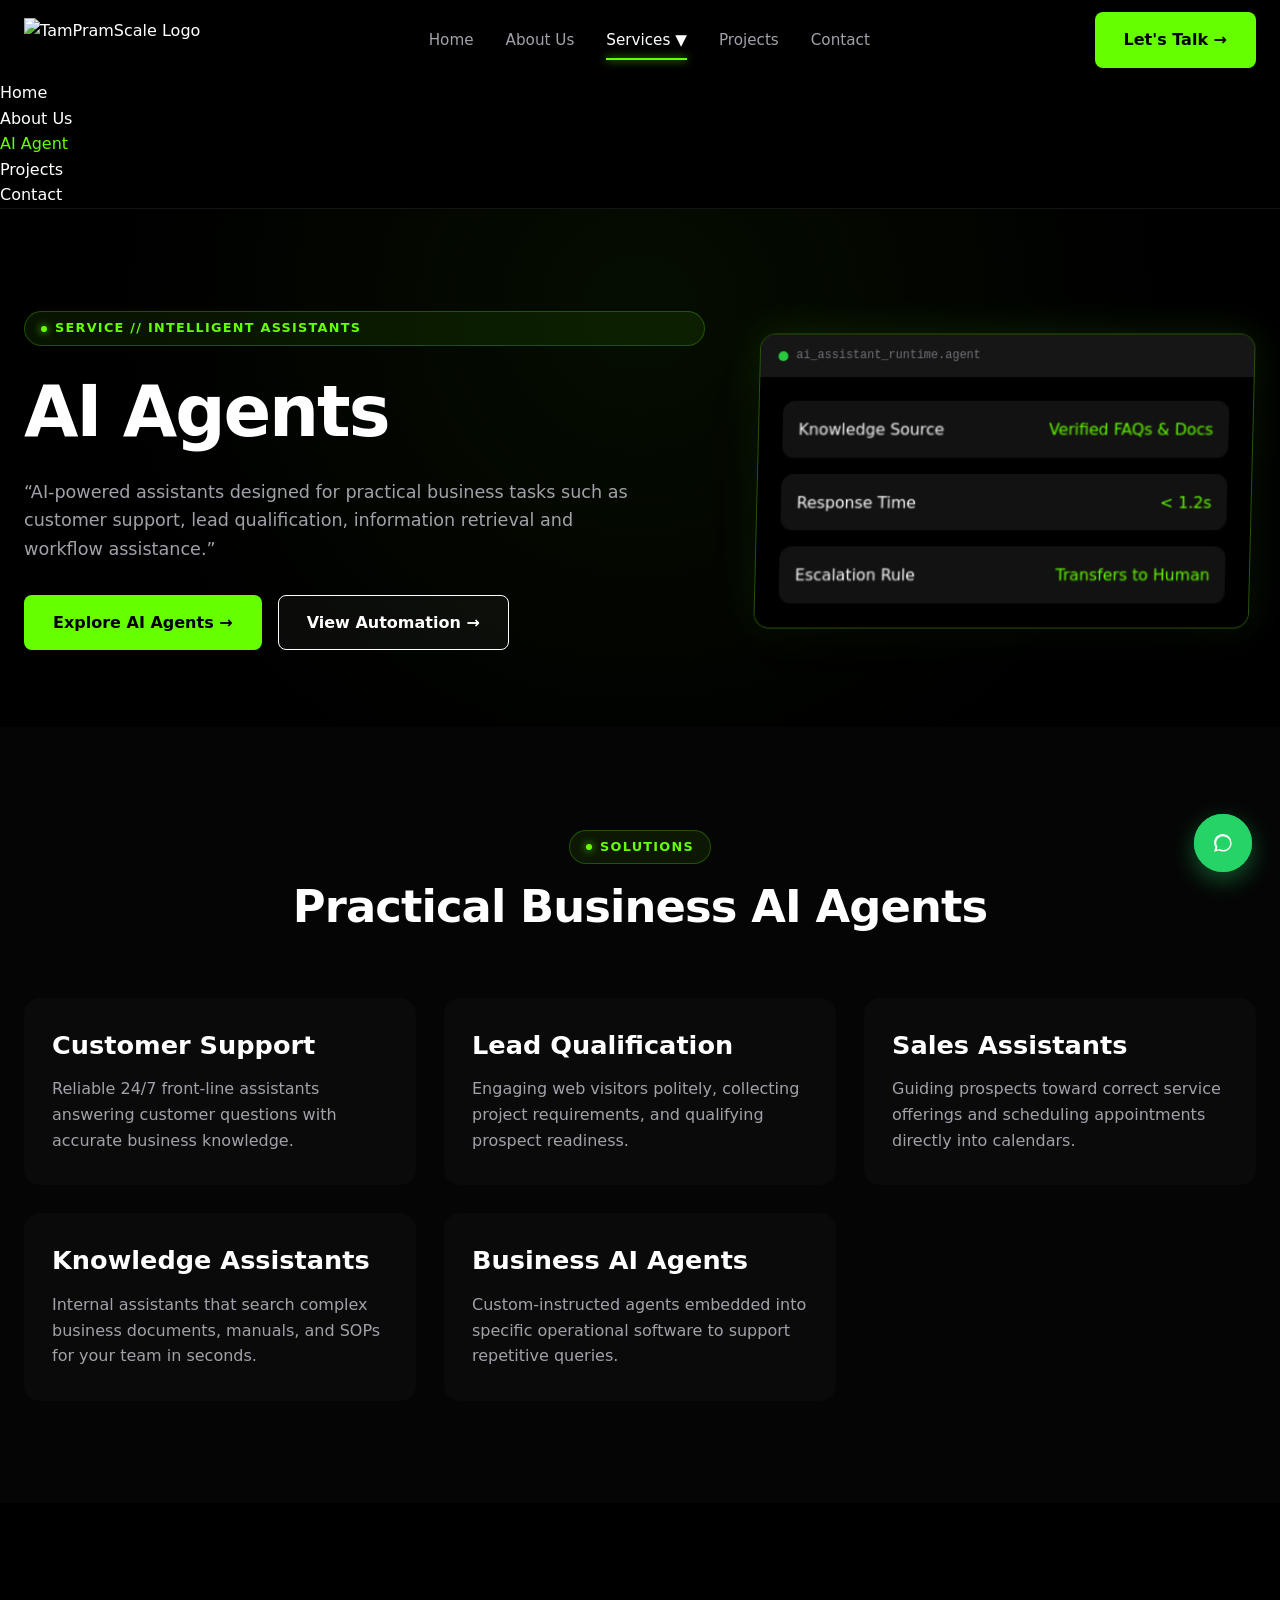
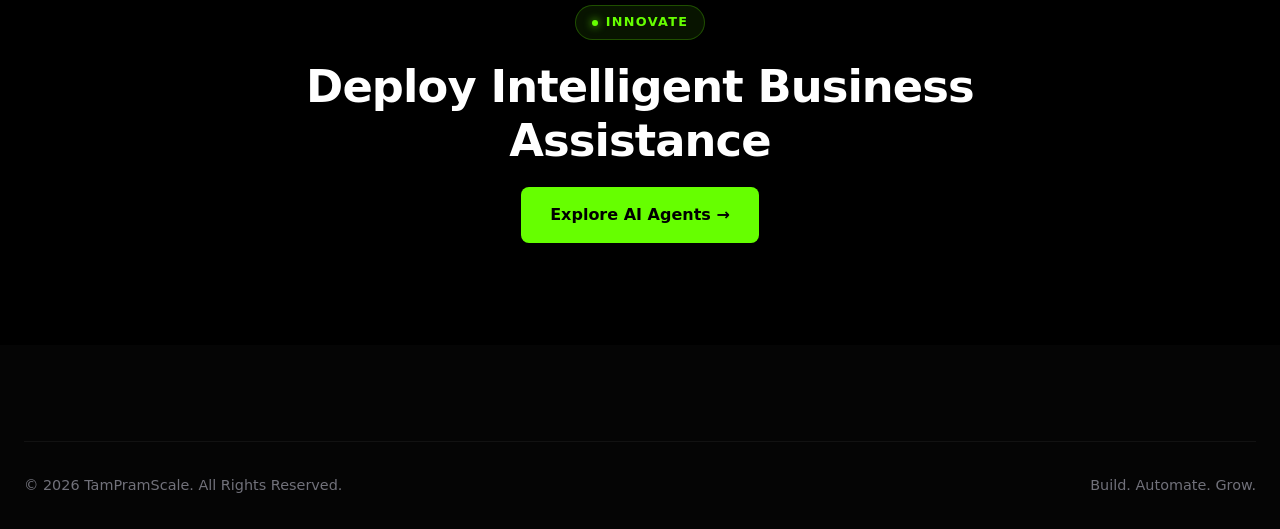
==== ai-agent/index.html @ 78d58fb2 "Add files via upload" ====
<!DOCTYPE html>
<html lang="en">
<head>
  <meta charset="UTF-8">
  <meta name="viewport" content="width=device-width, initial-scale=1.0">
  <title>AI Agent Services | TamPramScale</title>
  <meta name="description" content="AI-powered assistants designed for practical business tasks such as customer support, lead qualification, information retrieval and workflow assistance.">
  <link rel="canonical" href="https://tampramme-jpg.github.io/tampramscales/ai-agent/">
  <link rel="stylesheet" href="../assets/css/style.css">
</head>
<body>
  <header class="site-header">
    <div class="container header-container">
      <a href="../" class="brand-logo"><img src="../assets/images/logo.png" alt="TamPramScale Logo" width="180" height="44"></a>
      <nav class="nav-desktop">
        <ul class="nav-links">
          <li class="nav-item"><a href="../" class="nav-link">Home</a></li>
          <li class="nav-item"><a href="../about-us/" class="nav-link">About Us</a></li>
          <li class="nav-item dropdown">
            <a href="../ai-agent/" class="nav-link active">Services ▼</a>
            <ul class="dropdown-menu">
              <li><a href="../web-designing/" class="dropdown-link">Web Designing</a></li>
              <li><a href="../web-development/" class="dropdown-link">Web Development</a></li>
              <li><a href="../seo/" class="dropdown-link">SEO</a></li>
              <li><a href="../digital-marketing/" class="dropdown-link">Digital Marketing</a></li>
              <li><a href="../graphics-designing/" class="dropdown-link">Graphics Designing</a></li>
              <li><a href="../ai-automation/" class="dropdown-link">AI Automation</a></li>
              <li><a href="../ai-agent/" class="dropdown-link">AI Agent</a></li>
            </ul>
          </li>
          <li class="nav-item"><a href="../projects/" class="nav-link">Projects</a></li>
          <li class="nav-item"><a href="../contact/" class="nav-link">Contact</a></li>
        </ul>
      </nav>
      <a href="../contact/" class="btn btn-primary nav-desktop">Let's Talk →</a>
      <button class="mobile-toggle" aria-label="Open Navigation"><span class="hamburger-line"></span><span class="hamburger-line"></span><span class="hamburger-line"></span></button>
    </div>
    <div class="mobile-drawer">
      <ul class="mobile-nav-list">
        <li><a href="../" class="mobile-nav-link">Home</a></li>
        <li><a href="../about-us/" class="mobile-nav-link">About Us</a></li>
        <li><a href="../ai-agent/" class="mobile-nav-link" style="color:var(--neon-green)">AI Agent</a></li>
        <li><a href="../projects/" class="mobile-nav-link">Projects</a></li>
        <li><a href="../contact/" class="mobile-nav-link">Contact</a></li>
      </ul>
    </div>
  </header>

  <main>
    <section class="hero-section">
      <div class="container hero-grid">
        <div class="hero-content">
          <span class="badge-neon">SERVICE // INTELLIGENT ASSISTANTS</span>
          <h1>AI Agents</h1>
          <p class="hero-subtext">“AI-powered assistants designed for practical business tasks such as customer support, lead qualification, information retrieval and workflow assistance.”</p>
          <div class="hero-actions">
            <a href="../contact/" class="btn btn-primary">Explore AI Agents →</a>
            <a href="../ai-automation/" class="btn btn-secondary">View Automation →</a>
          </div>
        </div>
        <div class="browser-mockup-3d">
          <div class="mockup-topbar"><span class="dot dot-green"></span><span style="font-size:0.75rem; color:#71717a; font-family:var(--font-mono);">ai_assistant_runtime.agent</span></div>
          <div class="mockup-body">
            <div class="floating-glass-card"><span>Knowledge Source</span><span style="color:var(--neon-green)">Verified FAQs &amp; Docs</span></div>
            <div class="floating-glass-card"><span>Response Time</span><span style="color:var(--neon-green)">&lt; 1.2s</span></div>
            <div class="floating-glass-card"><span>Escalation Rule</span><span style="color:var(--neon-green)">Transfers to Human</span></div>
          </div>
        </div>
      </div>
    </section>

    <section class="section-padding" style="background:var(--bg-dark-05);">
      <div class="container">
        <div class="section-head">
          <span class="badge-neon">SOLUTIONS</span>
          <h2>Practical Business AI Agents</h2>
        </div>
        <div class="grid-services">
          <div class="card-prem"><h3>Customer Support</h3><p>Reliable 24/7 front-line assistants answering customer questions with accurate business knowledge.</p></div>
          <div class="card-prem"><h3>Lead Qualification</h3><p>Engaging web visitors politely, collecting project requirements, and qualifying prospect readiness.</p></div>
          <div class="card-prem"><h3>Sales Assistants</h3><p>Guiding prospects toward correct service offerings and scheduling appointments directly into calendars.</p></div>
          <div class="card-prem"><h3>Knowledge Assistants</h3><p>Internal assistants that search complex business documents, manuals, and SOPs for your team in seconds.</p></div>
          <div class="card-prem"><h3>Business AI Agents</h3><p>Custom-instructed agents embedded into specific operational software to support repetitive queries.</p></div>
        </div>
      </div>
    </section>

    <section class="section-padding" style="text-align:center;">
      <div class="container" style="max-width:860px;">
        <span class="badge-neon">INNOVATE</span>
        <h2 style="margin:20px 0;">Deploy Intelligent Business Assistance</h2>
        <a href="../contact/" class="btn btn-primary">Explore AI Agents →</a>
      </div>
    </section>
  </main>

  <a href="https://wa.me/919002872727?text=Hello%20TamPramScale%2C%20I%20would%20like%20to%20know%20more%20about%20your%20AI%20Agent%20services." class="whatsapp-floating" target="_blank" rel="noopener noreferrer"><div class="whatsapp-bubble"><svg width="28" height="28" viewBox="0 0 24 24" fill="currentColor"><path d="M12.031 6.172c-3.181 0-5.767 2.586-5.768 5.766-.001 1.298.38 2.27 1.019 3.287l-.711 2.598 2.669-.699c.969.54 2.052.83 3.19.831 3.181 0 5.767-2.586 5.768-5.766 0-3.18-2.587-5.767-5.767-5.767zm7.42 5.767c0 4.093-3.328 7.421-7.42 7.421-1.309 0-2.551-.341-3.633-.941l-4.041 1.06 1.079-3.94c-.696-1.127-1.065-2.433-1.065-3.774 0-4.093 3.328-7.421 7.42-7.421s7.42 3.328 7.42 7.421z"/></svg></div></a>
  <footer class="site-footer">
    <div class="container"><div class="footer-bottom"><span>© 2026 TamPramScale. All Rights Reserved.</span><span>Build. Automate. Grow.</span></div></div>
  </footer>
  <script src="../assets/js/main.js"></script>
</body>
</html>
---- assets/css/style.css ----
/* ==========================================================================
   TAMPRAMSCALE — DIGITAL GROWTH AGENCY
   Core Production Stylesheet | Black + Neon-Green (#66FF00)
   ========================================================================== */

:root {
  --bg-black: #000000;
  --bg-dark-05: #050505;
  --bg-dark-0a: #0a0a0a;
  --bg-dark-11: #111111;
  --bg-dark-16: #161616;
  --bg-dark-22: #222222;

  --text-white: #ffffff;
  --text-gray-100: #f4f4f5;
  --text-gray-400: #a1a1aa;
  --text-gray-600: #71717a;

  --neon-green: #66ff00;
  --neon-green-glow: rgba(102, 255, 0, 0.35);
  --neon-green-subtle: rgba(102, 255, 0, 0.08);
  --neon-green-border: rgba(102, 255, 0, 0.25);

  --glass-bg: rgba(16, 16, 16, 0.75);
  --glass-border: rgba(255, 255, 255, 0.08);

  --font-sans: 'Plus Jakarta Sans', system-ui, -apple-system, BlinkMacSystemFont, 'Segoe UI', Roboto, sans-serif;
  --font-mono: 'JetBrains Mono', monospace;

  --container-max: 1600px;
  --transition-smooth: all 0.3s cubic-bezier(0.16, 1, 0.3, 1);
  --transition-bounce: all 0.4s cubic-bezier(0.34, 1.56, 0.64, 1);
}

/* 1. Global Reset & Baseline (Strict: Zero White Border/Strip) */
*, *::before, *::after {
  box-sizing: border-box;
  margin: 0;
  padding: 0;
}

html, body {
  width: 100%;
  min-height: 100%;
  background-color: var(--bg-black);
  color: var(--text-white);
  font-family: var(--font-sans);
  line-height: 1.6;
  -webkit-font-smoothing: antialiased;
  -moz-osx-font-smoothing: grayscale;
  overflow-x: hidden;
}

img, svg, picture {
  display: block;
  max-width: 100%;
  height: auto;
}

a {
  color: inherit;
  text-decoration: none;
  transition: var(--transition-smooth);
}

/* Custom Accessible Focus States */
:focus-visible {
  outline: 2px solid var(--neon-green);
  outline-offset: 4px;
}

/* Fluid Layout Container */
.container {
  width: min(var(--container-max), calc(100% - 48px));
  margin-inline: auto;
}

@media (max-width: 640px) {
  .container {
    width: calc(100% - 32px);
  }
}

/* Typography Hierarchy */
h1, h2, h3, h4 {
  color: var(--text-white);
  font-weight: 700;
  line-height: 1.2;
}

h1 {
  font-size: clamp(2.4rem, 5.5vw, 4.75rem);
  letter-spacing: -0.03em;
}

h2 {
  font-size: clamp(1.85rem, 3.5vw, 3rem);
  letter-spacing: -0.02em;
}

h3 {
  font-size: clamp(1.25rem, 2vw, 1.75rem);
}

p {
  color: var(--text-gray-400);
  font-size: clamp(1rem, 1.1vw, 1.125rem);
}

/* Badges & Accents */
.badge-neon {
  display: inline-flex;
  align-items: center;
  gap: 8px;
  background: var(--neon-green-subtle);
  border: 1px solid var(--neon-green-border);
  color: var(--neon-green);
  padding: 6px 16px;
  border-radius: 999px;
  font-size: 0.8rem;
  font-weight: 700;
  letter-spacing: 0.1em;
  text-transform: uppercase;
}

.badge-neon::before {
  content: '';
  width: 6px;
  height: 6px;
  background: var(--neon-green);
  border-radius: 50%;
  box-shadow: 0 0 8px var(--neon-green);
}

/* Buttons */
.btn {
  display: inline-flex;
  align-items: center;
  justify-content: center;
  gap: 10px;
  padding: 14px 28px;
  border-radius: 8px;
  font-weight: 600;
  font-size: 1rem;
  cursor: pointer;
  border: 1px solid transparent;
  transition: var(--transition-smooth);
}

.btn-primary {
  background: var(--neon-green);
  color: var(--bg-black);
}

.btn-primary:hover {
  background: #ffffff;
  color: #000000;
  transform: translateY(-2px);
  box-shadow: 0 10px 25px rgba(102, 255, 0, 0.35);
}

.btn-secondary {
  background: rgba(255, 255, 255, 0.04);
  color: var(--text-white);
  border-color: var(--border-dim);
}

.btn-secondary:hover {
  background: rgba(255, 255, 255, 0.08);
  border-color: var(--neon-green);
  color: var(--neon-green);
  transform: translateY(-2px);
}

/* ==========================================================================
   2. HEADER & NAVIGATION
   ========================================================================== */
.site-header {
  position: sticky;
  top: 0;
  z-index: 1000;
  background: rgba(0, 0, 0, 0.85);
  backdrop-filter: blur(16px);
  -webkit-backdrop-filter: blur(16px);
  border-bottom: 1px solid var(--glass-border);
  transition: var(--transition-smooth);
}

.site-header.scrolled {
  border-bottom-color: rgba(102, 255, 0, 0.2);
  box-shadow: 0 10px 30px rgba(0, 0, 0, 0.8);
}

.header-container {
  display: flex;
  align-items: center;
  justify-content: space-between;
  height: 80px;
}

.brand-logo {
  display: flex;
  align-items: center;
  text-decoration: none;
}

.brand-logo img {
  height: 44px;
  width: auto;
  object-fit: contain;
}

.nav-links {
  display: flex;
  align-items: center;
  list-style: none;
  gap: 32px;
}

.nav-item {
  position: relative;
}

.nav-link {
  color: var(--text-gray-400);
  font-weight: 500;
  font-size: 0.95rem;
  padding: 8px 0;
  display: flex;
  align-items: center;
  gap: 4px;
}

.nav-link:hover,
.nav-link.active {
  color: var(--text-white);
}

.nav-link.active::after {
  content: '';
  position: absolute;
  bottom: 0;
  left: 0;
  width: 100%;
  height: 2px;
  background: var(--neon-green);
  box-shadow: 0 0 8px var(--neon-green);
}

/* Services Dropdown */
.dropdown-menu {
  position: absolute;
  top: 100%;
  left: -20px;
  width: 260px;
  background: var(--bg-dark-0a);
  border: 1px solid var(--border-dim);
  border-radius: 12px;
  padding: 12px;
  box-shadow: 0 20px 40px rgba(0, 0, 0, 0.9);
  opacity: 0;
  visibility: hidden;
  transform: translateY(12px);
  transition: var(--transition-smooth);
  list-style: none;
}

.nav-item.dropdown:hover .dropdown-menu,
.nav-item.dropdown:focus-within .dropdown-menu {
  opacity: 1;
  visibility: visible;
  transform: translateY(0);
}

.dropdown-link {
  display: block;
  padding: 10px 14px;
  color: var(--text-gray-400);
  border-radius: 6px;
  font-size: 0.9rem;
  font-weight: 500;
}

.dropdown-link:hover {
  background: var(--neon-green-subtle);
  color: var(--neon-green);
  transform: translateX(4px);
}

/* Mobile Hamburger Menu */
.mobile-toggle {
  display: none;
  background: transparent;
  border: none;
  cursor: pointer;
  padding: 8px;
  color: var(--text-white);
}

.hamburger-line {
  display: block;
  width: 24px;
  height: 2px;
  background: #ffffff;
  margin: 5px 0;
  transition: var(--transition-smooth);
}

@media (max-width: 1024px) {
  .mobile-toggle {
    display: block;
  }

  .nav-desktop {
    display: none;
  }

  .mobile-drawer {
    position: fixed;
    top: 80px;
    left: 0;
    width: 100%;
    height: calc(100vh - 80px);
    background: #000000;
    border-top: 1px solid var(--border-dim);
    padding: 32px 24px;
    transform: translateX(-100%);
    transition: transform 0.35s cubic-bezier(0.16, 1, 0.3, 1);
    overflow-y: auto;
    z-index: 999;
  }

  .mobile-drawer.open {
    transform: translateX(0);
  }

  .mobile-nav-list {
    list-style: none;
    display: flex;
    flex-direction: column;
    gap: 16px;
  }

  .mobile-nav-link {
    font-size: 1.25rem;
    font-weight: 600;
    color: var(--text-gray-100);
    display: block;
    padding: 8px 0;
  }

  .mobile-submenu {
    list-style: none;
    padding-left: 16px;
    margin-top: 8px;
    display: flex;
    flex-direction: column;
    gap: 12px;
    border-left: 2px solid var(--border-dim);
  }

  .mobile-submenu a {
    color: var(--text-gray-400);
    font-size: 1rem;
  }
}

/* ==========================================================================
   3. HERO SECTION & 3D HARDWARE-ACCELERATED VISUALS
   ========================================================================== */
.hero-section {
  position: relative;
  padding: clamp(60px, 8vw, 120px) 0 clamp(40px, 6vw, 80px);
  overflow: hidden;
  background: radial-gradient(circle at 50% 20%, rgba(102, 255, 0, 0.05) 0%, transparent 70%);
}

.hero-grid {
  display: grid;
  grid-template-columns: 1.15fr 0.85fr;
  align-items: center;
  gap: 48px;
}

.hero-content {
  display: flex;
  flex-direction: column;
  gap: 24px;
}

.hero-subtext {
  font-size: clamp(1.1rem, 1.35vw, 1.25rem);
  max-width: 620px;
  line-height: 1.6;
}

.hero-services-line {
  font-size: 0.95rem;
  color: var(--neon-green);
  font-weight: 500;
}

.hero-actions {
  display: flex;
  flex-wrap: wrap;
  gap: 16px;
  margin-top: 8px;
}

/* 3D Browser & Visual Interface */
.hero-visual-wrap {
  perspective: 1400px;
  transform-style: preserve-3d;
}

.browser-mockup-3d {
  background: var(--bg-dark-0a);
  border: 1px solid rgba(102, 255, 0, 0.3);
  border-radius: 16px;
  box-shadow: 0 30px 80px rgba(0, 0, 0, 0.9), 0 0 40px rgba(102, 255, 0, 0.15);
  transform: rotateY(-10deg) rotateX(8deg);
  transition: transform 0.6s cubic-bezier(0.16, 1, 0.3, 1);
  overflow: hidden;
  position: relative;
}

.browser-mockup-3d:hover {
  transform: rotateY(-3deg) rotateX(3deg) scale(1.02);
}

.mockup-topbar {
  background: var(--bg-dark-16);
  padding: 12px 18px;
  display: flex;
  align-items: center;
  gap: 8px;
  border-bottom: 1px solid var(--border-dim);
}

.dot {
  width: 10px;
  height: 10px;
  border-radius: 50%;
}
.dot-red { background: #ff5f56; }
.dot-yellow { background: #ffbd2e; }
.dot-green { background: #27c93f; }

.mockup-body {
  padding: 24px;
  background: #000000;
  display: flex;
  flex-direction: column;
  gap: 16px;
}

.floating-glass-card {
  background: rgba(22, 22, 22, 0.85);
  backdrop-filter: blur(12px);
  border: 1px solid var(--border-dim);
  border-radius: 12px;
  padding: 16px;
  display: flex;
  align-items: center;
  justify-content: space-between;
  transform: translateZ(30px);
  transition: var(--transition-smooth);
}

.floating-glass-card:hover {
  border-color: var(--neon-green);
  box-shadow: 0 8px 24px rgba(102, 255, 0, 0.15);
}

@media (max-width: 1024px) {
  .hero-grid {
    grid-template-columns: 1fr;
    text-align: left;
  }
  .browser-mockup-3d {
    transform: none;
  }
}

/* ==========================================================================
   4. SERVICE MARQUEE STRIP
   ========================================================================== */
.service-strip {
  padding: 24px 0;
  background: var(--bg-dark-05);
  border-block: 1px solid var(--border-dim);
  overflow: hidden;
  position: relative;
}

.marquee-track {
  display: flex;
  width: max-content;
  gap: 48px;
  animation: marqueeScroll 28s linear infinite;
}

.service-strip:hover .marquee-track,
.service-strip:focus-within .marquee-track {
  animation-play-state: paused;
}

.marquee-item {
  display: flex;
  align-items: center;
  gap: 16px;
  color: var(--text-gray-100);
  font-weight: 600;
  font-size: 1.1rem;
  letter-spacing: 0.05em;
  text-transform: uppercase;
  white-space: nowrap;
}

.marquee-separator {
  color: var(--neon-green);
  font-size: 1.25rem;
}

@keyframes marqueeScroll {
  from { transform: translateX(0); }
  to { transform: translateX(-50%); }
}

/* ==========================================================================
   5. VALUE PROPOSITION & CARDS
   ========================================================================== */
.section-padding {
  padding: clamp(64px, 8vw, 120px) 0;
}

.section-head {
  text-align: center;
  max-width: 820px;
  margin: 0 auto clamp(40px, 6vw, 64px);
  display: flex;
  flex-direction: column;
  gap: 16px;
  align-items: center;
}

.grid-4 {
  display: grid;
  grid-template-columns: repeat(auto-fit, minmax(280px, 1fr));
  gap: 24px;
}

.card-prem {
  background: var(--bg-dark-0a);
  border: 1px solid var(--border-dim);
  border-radius: 16px;
  padding: 32px 28px;
  position: relative;
  overflow: hidden;
  display: flex;
  flex-direction: column;
  gap: 16px;
  transition: var(--transition-smooth);
}

.card-prem:hover {
  background: var(--bg-dark-11);
  border-color: var(--neon-green-border);
  transform: translateY(-6px);
  box-shadow: 0 16px 36px rgba(0, 0, 0, 0.8), 0 0 20px rgba(102, 255, 0, 0.08);
}

.card-icon {
  width: 52px;
  height: 52px;
  background: var(--neon-green-subtle);
  border: 1px solid var(--neon-green-border);
  border-radius: 12px;
  display: flex;
  align-items: center;
  justify-content: center;
  color: var(--neon-green);
}

/* ==========================================================================
   6. SERVICES GRID (7 Core Services)
   ========================================================================== */
.grid-services {
  display: grid;
  grid-template-columns: repeat(auto-fit, minmax(340px, 1fr));
  gap: 28px;
}

.feature-list {
  list-style: none;
  display: flex;
  flex-direction: column;
  gap: 10px;
  margin: 12px 0 20px;
}

.feature-list li {
  display: flex;
  align-items: center;
  gap: 10px;
  color: var(--text-gray-400);
  font-size: 0.95rem;
}

.feature-list li::before {
  content: '✓';
  color: var(--neon-green);
  font-weight: 700;
}

.card-link {
  color: var(--neon-green);
  font-weight: 600;
  display: inline-flex;
  align-items: center;
  gap: 6px;
  margin-top: auto;
}

.card-link:hover {
  color: #ffffff;
  transform: translateX(4px);
}

/* ==========================================================================
   7. PROCESS TIMELINE SECTION
   ========================================================================== */
.timeline-wrap {
  display: grid;
  grid-template-columns: repeat(5, 1fr);
  gap: 20px;
  position: relative;
  margin-top: 48px;
}

.timeline-step {
  background: var(--bg-dark-0a);
  border: 1px solid var(--border-dim);
  border-radius: 12px;
  padding: 24px;
  position: relative;
  display: flex;
  flex-direction: column;
  gap: 12px;
}

.timeline-number {
  font-family: var(--font-mono);
  font-size: 1.5rem;
  font-weight: 700;
  color: var(--neon-green);
}

@media (max-width: 900px) {
  .timeline-wrap {
    grid-template-columns: 1fr;
    gap: 16px;
  }
}

/* ==========================================================================
   8. DIGITAL GROWTH ECOSYSTEM (SVG & Node Flow)
   ========================================================================== */
.ecosystem-container {
  display: flex;
  flex-wrap: wrap;
  align-items: center;
  justify-content: center;
  gap: 14px;
  background: var(--bg-dark-0a);
  border: 1px solid var(--border-dim);
  border-radius: 16px;
  padding: 36px 24px;
}

.eco-node {
  background: var(--bg-dark-16);
  border: 1px solid rgba(255, 255, 255, 0.1);
  padding: 12px 22px;
  border-radius: 8px;
  font-weight: 600;
  color: var(--text-white);
  transition: var(--transition-smooth);
}

.eco-node:hover {
  border-color: var(--neon-green);
  color: var(--neon-green);
  box-shadow: 0 0 16px rgba(102, 255, 0, 0.2);
}

.eco-arrow {
  color: var(--neon-green);
  font-weight: 700;
}

/* ==========================================================================
   9. ACCESSIBLE ACCORDION (FAQ)
   ========================================================================== */
.faq-accordion {
  max-width: 860px;
  margin: 0 auto;
  display: flex;
  flex-direction: column;
  gap: 16px;
}

.faq-item {
  background: var(--bg-dark-0a);
  border: 1px solid var(--border-dim);
  border-radius: 12px;
  overflow: hidden;
  transition: var(--transition-smooth);
}

.faq-item[open] {
  border-color: var(--neon-green-border);
}

.faq-summary {
  padding: 22px 28px;
  font-size: 1.1rem;
  font-weight: 600;
  cursor: pointer;
  list-style: none;
  display: flex;
  justify-content: space-between;
  align-items: center;
  user-select: none;
}

.faq-summary::-webkit-details-marker {
  display: none;
}

.faq-icon {
  font-size: 1.5rem;
  color: var(--neon-green);
  transition: transform 0.3s ease;
}

.faq-item[open] .faq-icon {
  transform: rotate(45deg);
}

.faq-content {
  padding: 0 28px 24px;
  color: var(--text-gray-400);
  line-height: 1.6;
}

/* ==========================================================================
   10. CONTACT FORM & VALIDATION
   ========================================================================== */
.form-grid {
  display: grid;
  grid-template-columns: 1fr 1fr;
  gap: 20px;
}

.form-full {
  grid-column: span 2;
}

.form-group {
  display: flex;
  flex-direction: column;
  gap: 8px;
}

.form-label {
  font-size: 0.9rem;
  font-weight: 600;
  color: var(--text-gray-100);
}

.form-control {
  background: var(--bg-dark-11);
  border: 1px solid var(--border-dim);
  border-radius: 8px;
  padding: 14px 16px;
  color: #ffffff;
  font-family: inherit;
  font-size: 1rem;
  transition: var(--transition-smooth);
}

.form-control:focus {
  border-color: var(--neon-green);
  box-shadow: 0 0 12px rgba(102, 255, 0, 0.2);
  outline: none;
}

textarea.form-control {
  min-height: 140px;
  resize: vertical;
}

@media (max-width: 640px) {
  .form-grid {
    grid-template-columns: 1fr;
  }
  .form-full {
    grid-column: span 1;
  }
}

.form-status {
  padding: 16px;
  border-radius: 8px;
  display: none;
  font-weight: 500;
  margin-top: 16px;
}

.form-status.success {
  display: block;
  background: rgba(102, 255, 0, 0.1);
  border: 1px solid var(--neon-green);
  color: var(--neon-green);
}

.form-status.error {
  display: block;
  background: rgba(255, 68, 68, 0.1);
  border: 1px solid #ff4444;
  color: #ff6b6b;
}

/* ==========================================================================
   11. FLOATING WHATSAPP BUTTON
   ========================================================================== */
.whatsapp-floating {
  position: fixed;
  bottom: 28px;
  right: 28px;
  z-index: 1000;
  display: flex;
  align-items: center;
  gap: 12px;
  text-decoration: none;
}

.whatsapp-bubble {
  width: 58px;
  height: 58px;
  background: #25d366;
  border-radius: 50%;
  display: flex;
  align-items: center;
  justify-content: center;
  color: #ffffff;
  box-shadow: 0 8px 24px rgba(37, 211, 102, 0.4);
  position: relative;
  transition: var(--transition-bounce);
}

.whatsapp-bubble::after {
  content: '';
  position: absolute;
  width: 100%;
  height: 100%;
  border-radius: 50%;
  border: 2px solid #25d366;
  animation: pulseBeacon 2.2s infinite;
}

.whatsapp-tooltip {
  background: var(--bg-dark-16);
  border: 1px solid var(--border-dim);
  color: #ffffff;
  padding: 8px 14px;
  border-radius: 8px;
  font-size: 0.85rem;
  font-weight: 600;
  pointer-events: none;
  opacity: 0;
  transform: translateX(10px);
  transition: var(--transition-smooth);
  white-space: nowrap;
  box-shadow: 0 10px 20px rgba(0, 0, 0, 0.7);
}

.whatsapp-floating:hover .whatsapp-tooltip {
  opacity: 1;
  transform: translateX(0);
}

.whatsapp-floating:hover .whatsapp-bubble {
  transform: scale(1.1);
}

@keyframes pulseBeacon {
  0% { transform: scale(1); opacity: 0.8; }
  100% { transform: scale(1.6); opacity: 0; }
}

/* ==========================================================================
   12. FOOTER
   ========================================================================== */
.site-footer {
  background: var(--bg-dark-05);
  border-top: 1px solid var(--border-dim);
  padding: clamp(60px, 8vw, 96px) 0 32px;
}

.footer-grid {
  display: grid;
  grid-template-columns: 2fr 1fr 1fr 1.5fr;
  gap: 48px;
  margin-bottom: 56px;
}

.footer-col {
  display: flex;
  flex-direction: column;
  gap: 16px;
}

.footer-logo img {
  height: 40px;
  width: auto;
}

.footer-title {
  color: var(--text-white);
  font-size: 1.05rem;
  font-weight: 700;
  letter-spacing: 0.05em;
  text-transform: uppercase;
}

.footer-links {
  list-style: none;
  display: flex;
  flex-direction: column;
  gap: 12px;
}

.footer-links a {
  color: var(--text-gray-400);
  font-size: 0.95rem;
}

.footer-links a:hover {
  color: var(--neon-green);
  transform: translateX(4px);
}

.footer-bottom {
  border-top: 1px solid rgba(255, 255, 255, 0.05);
  padding-top: 32px;
  display: flex;
  align-items: center;
  justify-content: space-between;
  color: var(--text-gray-600);
  font-size: 0.9rem;
}

@media (max-width: 1024px) {
  .footer-grid {
    grid-template-columns: 1fr 1fr;
  }
}

@media (max-width: 640px) {
  .footer-grid {
    grid-template-columns: 1fr;
    gap: 36px;
  }
  .footer-bottom {
    flex-direction: column;
    gap: 12px;
    text-align: center;
  }
}

/* ==========================================================================
   13. REDUCED MOTION PREFERENCES
   ========================================================================== */
@media (prefers-reduced-motion: reduce) {
  *, *::before, *::after {
    animation-duration: 0.01ms !important;
    animation-iteration-count: 1 !important;
    transition-duration: 0.01ms !important;
    scroll-behavior: auto !important;
  }
  .marquee-track {
    animation: none;
  }
  .whatsapp-bubble::after {
    display: none;
  }
}
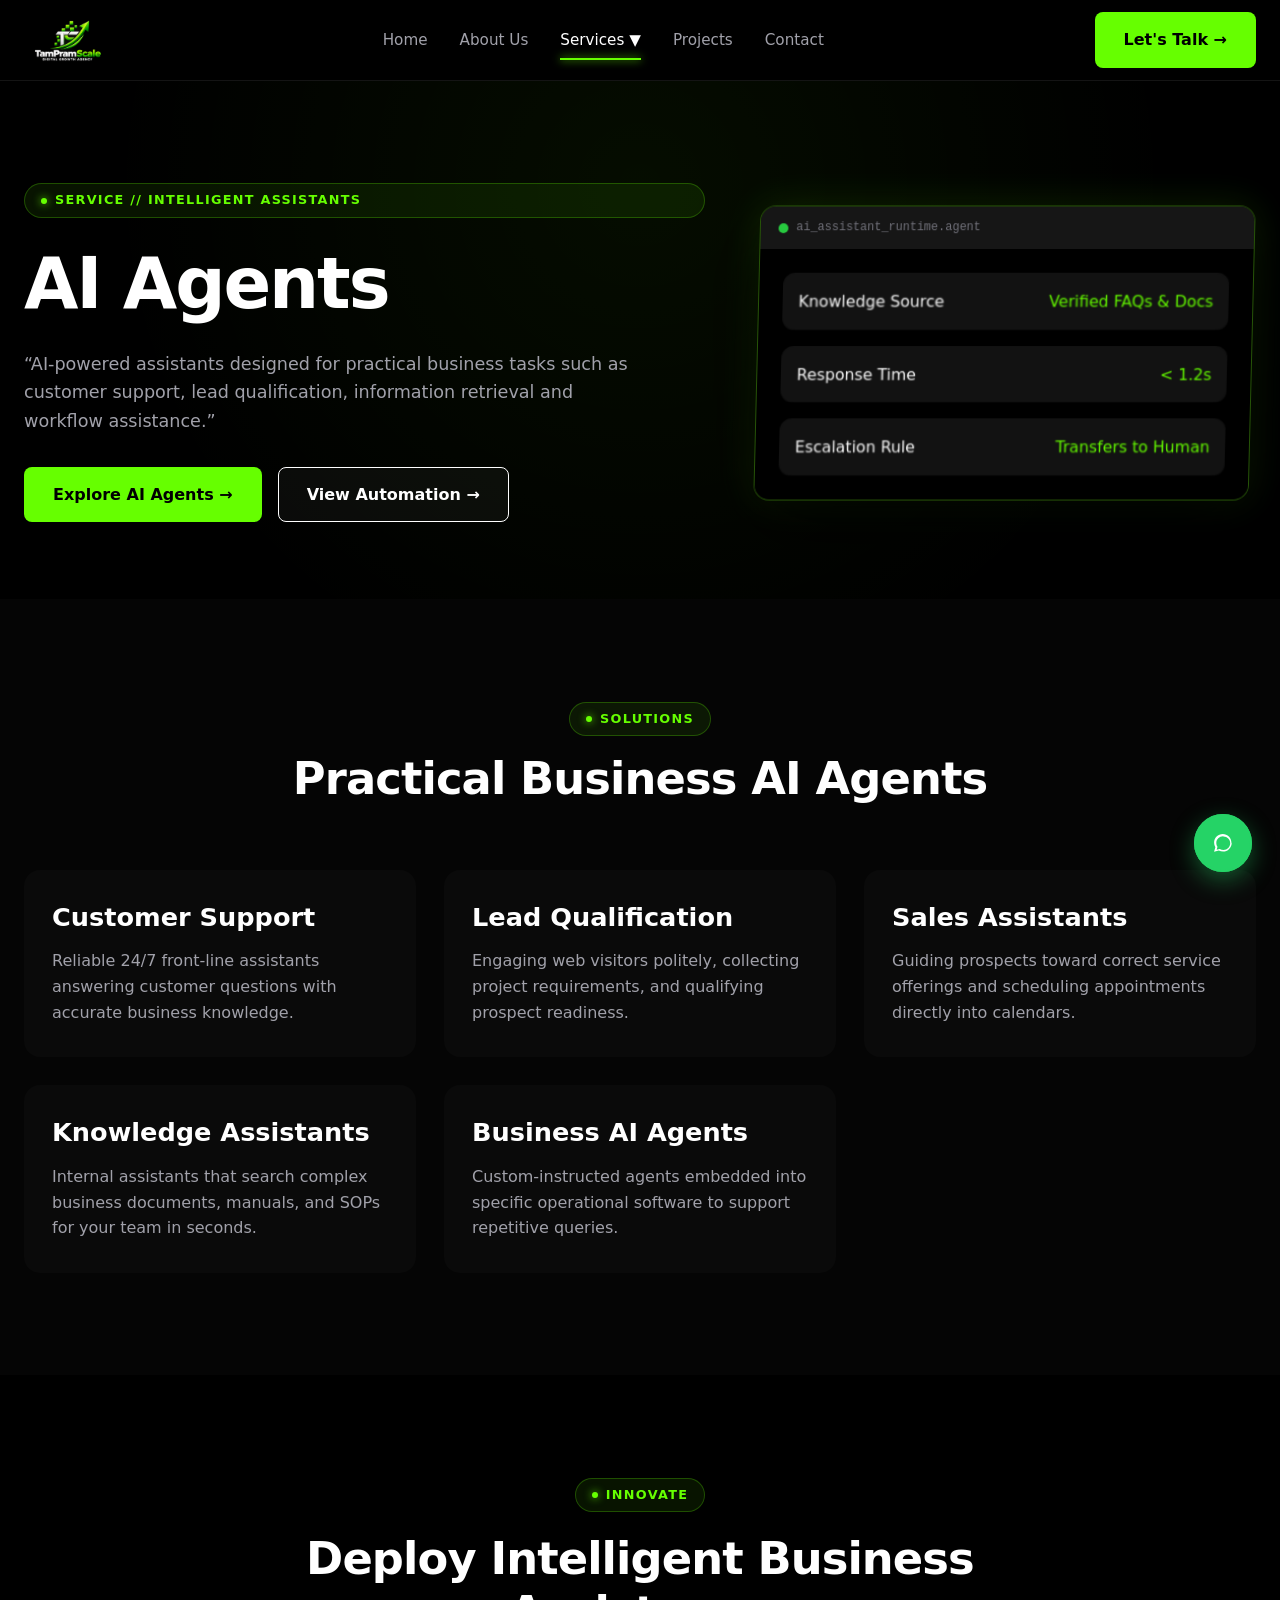
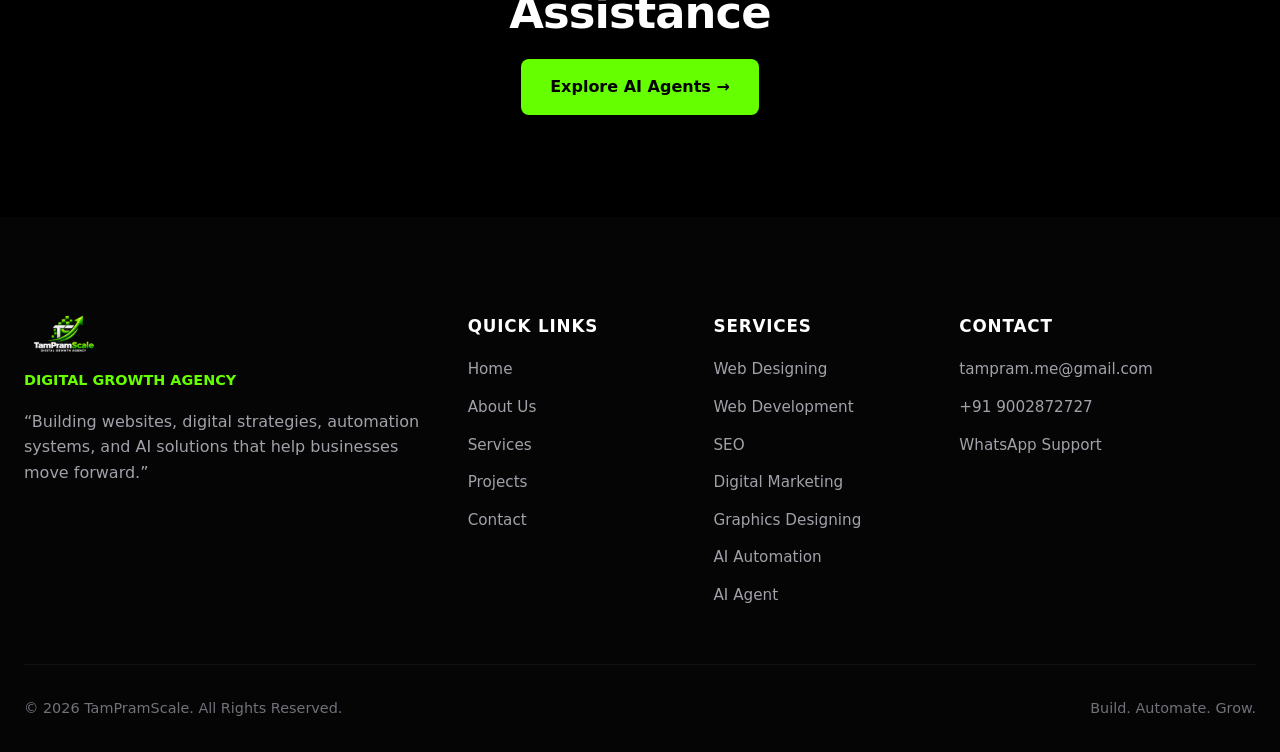
==== commit 8ac01990: "Update index.html" ====
--- a/ai-agent/index.html
+++ b/ai-agent/index.html
@@ -95,9 +95,51 @@
   </main>
 
   <a href="https://wa.me/919002872727?text=Hello%20TamPramScale%2C%20I%20would%20like%20to%20know%20more%20about%20your%20AI%20Agent%20services." class="whatsapp-floating" target="_blank" rel="noopener noreferrer"><div class="whatsapp-bubble"><svg width="28" height="28" viewBox="0 0 24 24" fill="currentColor"><path d="M12.031 6.172c-3.181 0-5.767 2.586-5.768 5.766-.001 1.298.38 2.27 1.019 3.287l-.711 2.598 2.669-.699c.969.54 2.052.83 3.19.831 3.181 0 5.767-2.586 5.768-5.766 0-3.18-2.587-5.767-5.767-5.767zm7.42 5.767c0 4.093-3.328 7.421-7.42 7.421-1.309 0-2.551-.341-3.633-.941l-4.041 1.06 1.079-3.94c-.696-1.127-1.065-2.433-1.065-3.774 0-4.093 3.328-7.421 7.42-7.421s7.42 3.328 7.42 7.421z"/></svg></div></a>
+ <!-- FOOTER -->
   <footer class="site-footer">
-    <div class="container"><div class="footer-bottom"><span>© 2026 TamPramScale. All Rights Reserved.</span><span>Build. Automate. Grow.</span></div></div>
+    <div class="container">
+      <div class="footer-grid">
+        <div class="footer-col">
+          <a href="../" class="footer-logo"><img src="../assets/images/logo.png" alt="TamPramScale Logo" width="180" height="44"></a>
+          <span style="color:var(--neon-green); font-size:0.9rem; font-weight:700;">DIGITAL GROWTH AGENCY</span>
+          <p>“Building websites, digital strategies, automation systems, and AI solutions that help businesses move forward.”</p>
+        </div>
+        <div class="footer-col">
+          <span class="footer-title">Quick Links</span>
+          <ul class="footer-links">
+            <li><a href="../">Home</a></li>
+            <li><a href="../about-us/">About Us</a></li>
+            <li><a href="../web-designing/">Services</a></li>
+            <li><a href="../projects/">Projects</a></li>
+            <li><a href="../contact/">Contact</a></li>
+          </ul>
+        </div>
+        <div class="footer-col">
+          <span class="footer-title">Services</span>
+          <ul class="footer-links">
+            <li><a href="../web-designing/">Web Designing</a></li>
+            <li><a href="../web-development/">Web Development</a></li>
+            <li><a href="../seo/">SEO</a></li>
+            <li><a href="../digital-marketing/">Digital Marketing</a></li>
+            <li><a href="../graphics-designing/">Graphics Designing</a></li>
+            <li><a href="../ai-automation/">AI Automation</a></li>
+            <li><a href="../ai-agent/">AI Agent</a></li>
+          </ul>
+        </div>
+        <div class="footer-col">
+          <span class="footer-title">Contact</span>
+          <ul class="footer-links">
+            <li><a href="mailto:tampram.me@gmail.com">tampram.me@gmail.com</a></li>
+            <li><a href="tel:+919002872727">+91 9002872727</a></li>
+            <li><a href="https://wa.me/919002872727" target="_blank" rel="noopener noreferrer">WhatsApp Support</a></li>
+          </ul>
+        </div>
+      </div>
+      <div class="footer-bottom">
+        <span>© 2026 TamPramScale. All Rights Reserved.</span>
+        <span>Build. Automate. Grow.</span>
+      </div>
+    </div>
   </footer>
   <script src="../assets/js/main.js"></script>
-</body>
-</html>+</html>
--- a/assets/css/style.css
+++ b/assets/css/style.css
@@ -287,7 +287,11 @@
   transform: translateX(4px);
 }
 
-/* Mobile Hamburger Menu */
+/* ==========================================================================
+   MOBILE HAMBURGER & DRAWER
+   ========================================================================== */
+
+/* 1. Desktop default: Hide both the button and the drawer */
 .mobile-toggle {
   display: none;
   background: transparent;
@@ -306,6 +310,11 @@
   transition: var(--transition-smooth);
 }
 
+.mobile-drawer {
+  display: none; /* Keeps the mobile menu completely hidden on desktop */
+}
+
+/* 2. Under 1024px: Activate mobile menu */
 @media (max-width: 1024px) {
   .mobile-toggle {
     display: block;
@@ -316,6 +325,7 @@
   }
 
   .mobile-drawer {
+    display: block;
     position: fixed;
     top: 80px;
     left: 0;
@@ -996,4 +1006,4 @@
   .whatsapp-bubble::after {
     display: none;
   }
-}+}
